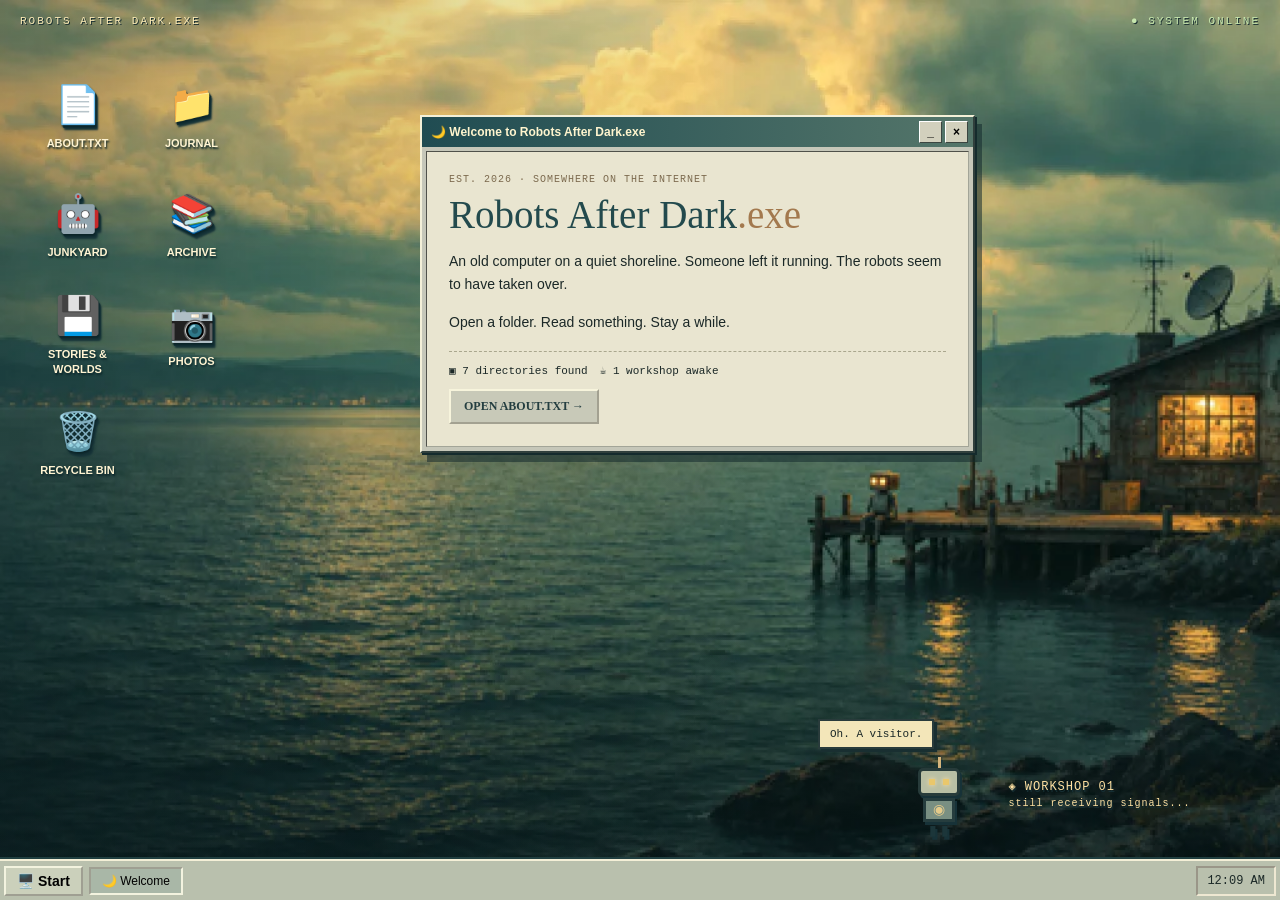
==== index.html @ c1e3afe8 "Add files via upload" ====
<!doctype html><html lang="en"><head><meta charset="utf-8"><meta name="viewport" content="width=device-width,initial-scale=1"><meta name="theme-color" content="#203c40"><title>Robots After Dark.exe</title><link rel="stylesheet" href="style.css"></head><body>
<div id="desktop"><div class="grain"></div><header class="top-note"><span>ROBOTS AFTER DARK.EXE</span><span class="blink">● SYSTEM ONLINE</span></header>
<nav id="icons" aria-label="Desktop folders">
<button class="desktop-icon" data-window="about"><span>📄</span>ABOUT.TXT</button>
<button class="desktop-icon" data-window="journal"><span>📁</span>JOURNAL</button>
<button class="desktop-icon" data-window="junkyard"><span>🤖</span>JUNKYARD</button>
<button class="desktop-icon" data-window="archive"><span>📚</span>ARCHIVE</button>
<button class="desktop-icon" data-window="stories"><span>💾</span>STORIES &amp;<br> WORLDS</button>
<button class="desktop-icon" data-window="photos"><span>📷</span>PHOTOS</button>
<button class="desktop-icon" data-window="recycle"><span>🗑️</span>RECYCLE BIN</button>
</nav>
<div class="workshop-label">◈ WORKSHOP 01 <small>still receiving signals...</small></div>
<div class="robot" id="robot" role="img" aria-label="A small robot living on the desktop"><div class="antenna"></div><div class="head"><i></i><i></i></div><div class="robot-body">◉</div><div class="feet">▮ ▮</div></div>
<div class="speech" id="speech">Oh. A visitor.</div>
<main id="windows" aria-live="polite">
<section class="window active" id="window-welcome" data-title="WELCOME" style="--x:0px;--y:0px"><div class="titlebar"><span>🌙 Welcome to Robots After Dark.exe</span><div><button class="minimize" aria-label="Minimize window">_</button><button class="close" aria-label="Close window">×</button></div></div><div class="window-body welcome"><div class="stamp">EST. 2026 · SOMEWHERE ON THE INTERNET</div><h1>Robots After Dark<span class="extension">.exe</span></h1><p>An old computer on a quiet shoreline. Someone left it running. The robots seem to have taken over.</p><p>Open a folder. Read something. Stay a while.</p><div class="statusline"><span>▣ 7 directories found</span><span>☕ 1 workshop awake</span></div><button class="classic" data-window="about">OPEN ABOUT.TXT →</button></div></section>
</main>
<footer class="taskbar"><button id="start" aria-expanded="false">🖥️ <b>Start</b></button><div id="startmenu" hidden><div class="menu-head">ROBOTS<br>AFTER DARK</div><div id="menuitems"></div><div class="menu-foot">☾ Have a nice night.</div></div><div class="task-items" id="tasks"><button data-window="welcome" class="task active">🌙 Welcome</button></div><div class="clock" id="clock">--:--</div></footer>
</div><script src="script.js"></script></body></html>
---- style.css ----
:root{font-family:Tahoma,Verdana,sans-serif;color:#1b2827}*{box-sizing:border-box}body{margin:0}button{font:inherit;cursor:pointer}button:focus-visible{outline:2px dashed #ffe5a1;outline-offset:3px}#desktop{position:relative;min-height:100vh;overflow:hidden;background:#183c43 url('assets/shoreline.webp') center center/cover no-repeat}.grain{position:absolute;inset:0;pointer-events:none;background:linear-gradient(90deg,rgba(10,31,35,.25),transparent 60%),linear-gradient(0deg,rgba(6,21,25,.5),transparent 30%)}.top-note{position:relative;z-index:1;display:flex;justify-content:space-between;padding:15px 20px;color:#f9e9b6;font:11px 'Courier New',monospace;letter-spacing:2px;text-shadow:1px 1px #182d30}.blink{color:#c7e7ae;animation:blink 3s step-end infinite}@keyframes blink{50%{opacity:.5}}#icons{position:relative;z-index:2;display:grid;grid-template-columns:repeat(2,105px);grid-auto-rows:102px;gap:7px 9px;margin:23px 0 100px 25px;width:max-content}.desktop-icon{display:flex;flex-direction:column;align-items:center;justify-content:center;gap:7px;border:1px solid transparent;background:transparent;color:#fff4d2;font-size:11px;font-weight:bold;line-height:1.3;text-shadow:1px 2px 2px #0b2529;text-align:center;padding:5px}.desktop-icon span{font-size:37px;filter:drop-shadow(2px 3px 0 #163338)}.desktop-icon:hover,.desktop-icon:focus-visible{background:rgba(238,221,161,.18);border:1px dotted #f6e8bc}.workshop-label{position:absolute;right:7%;bottom:91px;color:#ffe2a3;text-shadow:1px 2px #162f34;font:12px 'Courier New',monospace;letter-spacing:1px}.workshop-label small{display:block;font-size:10px;margin-top:4px}.robot{position:absolute;right:25%;bottom:62px;width:42px;text-align:center;z-index:2;filter:drop-shadow(2px 3px 0 #173238);animation:bob 3s ease-in-out infinite}.antenna{width:3px;height:11px;background:#d5b47b;margin:auto}.head{height:28px;background:#b9bfa4;border:3px solid #273b3a;border-radius:5px;display:flex;align-items:center;justify-content:space-evenly}.head i{width:6px;height:6px;background:#e9c76b;box-shadow:0 0 5px #ffe1a3}.robot-body{margin:2px auto 0;background:#798f82;border:3px solid #263d3e;width:32px;height:24px;color:#e4ca8a;font-size:14px}.feet{color:#1c363a;font-size:14px}@keyframes bob{50%{transform:translateY(-5px)}}.speech{position:absolute;right:27%;bottom:151px;background:#f3e6b9;border:2px solid #293b3b;padding:7px 10px;font:11px 'Courier New',monospace;z-index:3;box-shadow:3px 3px #192f31}.window{position:absolute;top:115px;left:min(36%,420px);width:min(555px,calc(100vw - 26px));background:#c6c7b9;border:2px solid #f4f0d8;border-right-color:#303f3c;border-bottom-color:#303f3c;box-shadow:2px 2px 0 #152b2d,7px 9px 0 #11292b88;z-index:5;display:none;transform:translate(var(--x,0px),var(--y,0px))}.window.active{display:block}.window.front{z-index:12}.titlebar{display:flex;align-items:center;justify-content:space-between;background:linear-gradient(90deg,#204c52,#55766a);color:#fff5ce;padding:4px 5px 4px 9px;font-weight:bold;font-size:12px;cursor:grab;touch-action:none}.titlebar>div{display:flex;gap:3px}.titlebar button{width:23px;height:22px;background:#d2d0bd;border:1px solid #fff;border-right-color:#3b4540;border-bottom-color:#3b4540;font-weight:bold}.window-body{padding:22px;max-height:65vh;overflow:auto;background:#e9e5d0;margin:4px;border:1px inset #a3a598;font-size:14px;line-height:1.65}.window-body h1{font:normal clamp(25px,4vw,39px) Georgia,serif;color:#234a4d;margin:7px 0 13px}.extension{color:#a3794e}.window-body h2{font:normal 25px Georgia,serif;color:#285359;margin:0 0 14px}.window-body p{margin:0 0 15px}.stamp{font:10px 'Courier New',monospace;letter-spacing:1px;color:#7c6a4e}.statusline{display:flex;flex-wrap:wrap;gap:12px;border-top:1px dashed #aaa78e;padding:12px 0;margin-top:17px;font:11px 'Courier New',monospace}.classic{padding:8px 13px;background:#c8c9b8;border:2px outset #f7f4dc;font:bold 12px Tahoma;color:#243e40}.classic:active{border-style:inset}.entry{padding:13px 0;border-bottom:1px dashed #b6ad91}.entry h3{margin:0 0 5px;font-size:16px;color:#23494c}.entry time{font:11px 'Courier New',monospace;color:#756d5b}.empty{padding:20px;background:#dedcc6;border:1px dashed #9b9b88}.taskbar{position:fixed;bottom:0;left:0;right:0;height:41px;background:#b9c0ad;border-top:2px solid #f4efd7;z-index:30;display:flex;align-items:center;padding:4px;gap:6px;box-shadow:0 -2px 0 #203f40}.taskbar button{background:#cbd0bb;border:2px outset #f3f3df;padding:5px 11px;white-space:nowrap;font-size:12px}.taskbar #start{font-size:14px}.task-items{display:flex;min-width:0;overflow:auto;gap:4px;flex:1}.task.active{border-style:inset;background:#a9b7a7}.clock{border:2px inset #eee8d2;padding:6px 9px;font:12px 'Courier New',monospace;white-space:nowrap}#startmenu{position:absolute;bottom:40px;left:3px;width:238px;background:#d0d0bc;border:2px outset #fff9e0;box-shadow:4px 4px #142c30;display:flex}#startmenu[hidden]{display:none}.menu-head{writing-mode:vertical-rl;transform:rotate(180deg);background:#2a5054;color:#f5e2a6;font-weight:bold;letter-spacing:2px;padding:12px 7px;font-size:12px}#menuitems{display:flex;flex-direction:column;flex:1}#menuitems button{border:0;background:transparent;text-align:left;padding:10px}.menu-foot{display:none}#menuitems button:hover{background:#37626a;color:white}@media(max-width:760px){#desktop{min-height:100svh;background-position:62% center}.top-note{font-size:9px;letter-spacing:1px;padding:10px}#icons{grid-template-columns:repeat(2,90px);grid-auto-rows:88px;gap:1px;margin:8px 0 100px 9px}.desktop-icon{font-size:10px}.desktop-icon span{font-size:30px}.window{top:90px;left:12px;width:calc(100vw - 24px)}.window-body{padding:14px;max-height:62vh}.workshop-label{right:8px;bottom:65px;font-size:9px}.robot{right:15%;bottom:55px}.speech{right:19%;bottom:143px}.taskbar{height:44px}}
@media(prefers-reduced-motion:reduce){.robot,.blink{animation:none}}
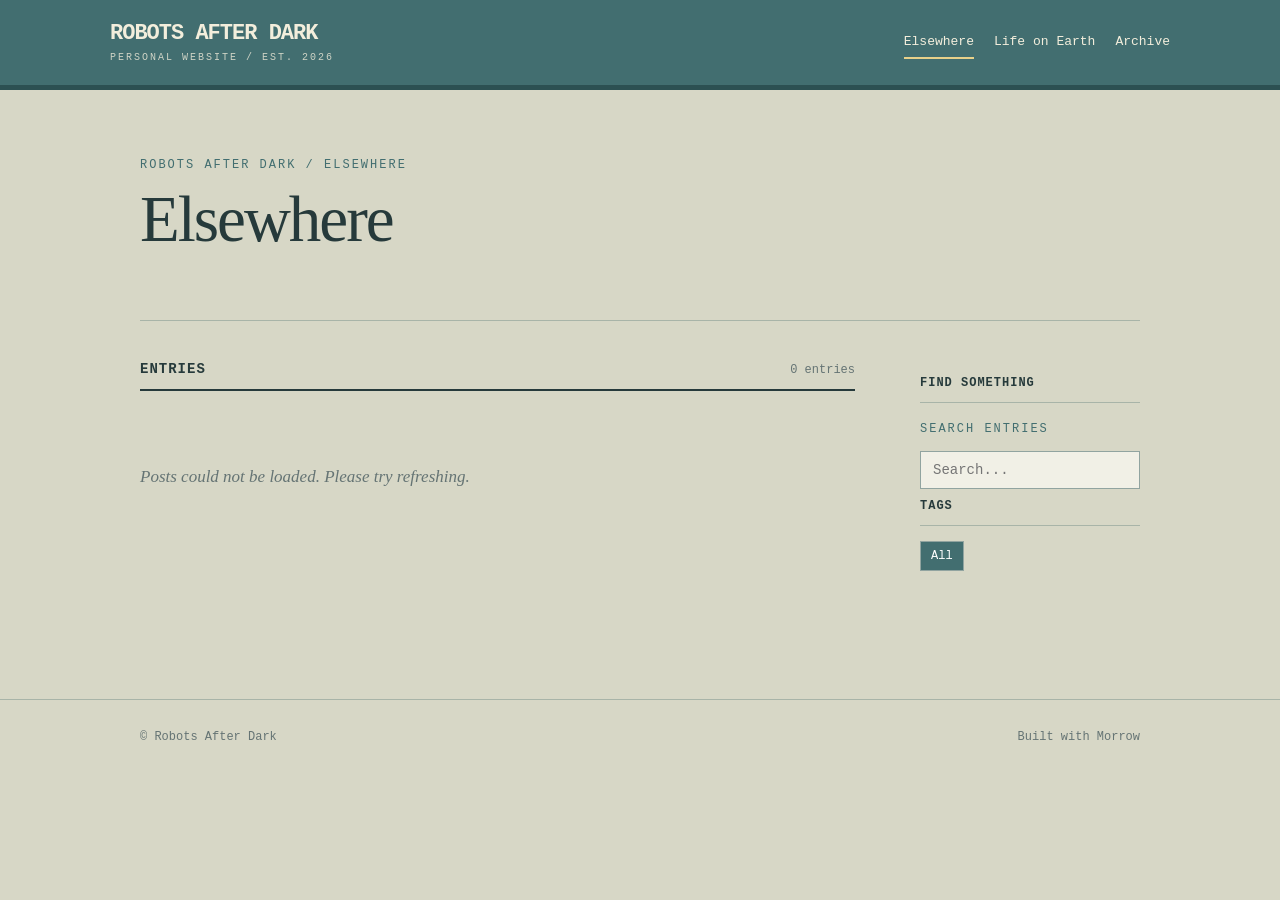
==== commit 6232dbe8: "New minimalist website New minimalist website" ====
--- a/index.html
+++ b/index.html
@@ -1,19 +1 @@
-<!doctype html><html lang="en"><head><meta charset="utf-8"><meta name="viewport" content="width=device-width,initial-scale=1"><meta name="theme-color" content="#203c40"><title>Robots After Dark.exe</title><link rel="stylesheet" href="style.css"></head><body>
-<div id="desktop"><div class="grain"></div><header class="top-note"><span>ROBOTS AFTER DARK.EXE</span><span class="blink">● SYSTEM ONLINE</span></header>
-<nav id="icons" aria-label="Desktop folders">
-<button class="desktop-icon" data-window="about"><span>📄</span>ABOUT.TXT</button>
-<button class="desktop-icon" data-window="journal"><span>📁</span>JOURNAL</button>
-<button class="desktop-icon" data-window="junkyard"><span>🤖</span>JUNKYARD</button>
-<button class="desktop-icon" data-window="archive"><span>📚</span>ARCHIVE</button>
-<button class="desktop-icon" data-window="stories"><span>💾</span>STORIES &amp;<br> WORLDS</button>
-<button class="desktop-icon" data-window="photos"><span>📷</span>PHOTOS</button>
-<button class="desktop-icon" data-window="recycle"><span>🗑️</span>RECYCLE BIN</button>
-</nav>
-<div class="workshop-label">◈ WORKSHOP 01 <small>still receiving signals...</small></div>
-<div class="robot" id="robot" role="img" aria-label="A small robot living on the desktop"><div class="antenna"></div><div class="head"><i></i><i></i></div><div class="robot-body">◉</div><div class="feet">▮ ▮</div></div>
-<div class="speech" id="speech">Oh. A visitor.</div>
-<main id="windows" aria-live="polite">
-<section class="window active" id="window-welcome" data-title="WELCOME" style="--x:0px;--y:0px"><div class="titlebar"><span>🌙 Welcome to Robots After Dark.exe</span><div><button class="minimize" aria-label="Minimize window">_</button><button class="close" aria-label="Close window">×</button></div></div><div class="window-body welcome"><div class="stamp">EST. 2026 · SOMEWHERE ON THE INTERNET</div><h1>Robots After Dark<span class="extension">.exe</span></h1><p>An old computer on a quiet shoreline. Someone left it running. The robots seem to have taken over.</p><p>Open a folder. Read something. Stay a while.</p><div class="statusline"><span>▣ 7 directories found</span><span>☕ 1 workshop awake</span></div><button class="classic" data-window="about">OPEN ABOUT.TXT →</button></div></section>
-</main>
-<footer class="taskbar"><button id="start" aria-expanded="false">🖥️ <b>Start</b></button><div id="startmenu" hidden><div class="menu-head">ROBOTS<br>AFTER DARK</div><div id="menuitems"></div><div class="menu-foot">☾ Have a nice night.</div></div><div class="task-items" id="tasks"><button data-window="welcome" class="task active">🌙 Welcome</button></div><div class="clock" id="clock">--:--</div></footer>
-</div><script src="script.js"></script></body></html>
+<!doctype html><html lang="en"><head><meta charset="utf-8"><meta name="viewport" content="width=device-width, initial-scale=1"><meta name="description" content="Robots After Dark — a personal space for writing and life."><title>Elsewhere — Robots After Dark</title><link rel="stylesheet" href="style.css?v=2"></head><body data-section="elsewhere"><header class="top"><div class="shell top-inner"><a class="brand" href="index.html">ROBOTS AFTER DARK<small>PERSONAL WEBSITE / EST. 2026</small></a><nav class="nav" aria-label="Main navigation"><a href="index.html" class="active">Elsewhere</a><a href="earth.html" class="">Life on Earth</a><a href="archive.html" class="">Archive</a></nav></div></header><main class="shell"><section class="intro"><div class="eyebrow">Robots After Dark / Elsewhere</div><h1>Elsewhere</h1></section><div class="main-layout"><section aria-label="Posts"><div class="feed-head"><h2>Entries</h2><span id="count" class="count">0 entries</span></div><div id="entries" aria-live="polite"><p class="empty">Loading...</p></div></section><aside class="side"><h2>Find something</h2><label for="search" class="eyebrow">Search entries</label><input id="search" class="search" type="search" placeholder="Search..." autocomplete="off"><h2>Tags</h2><div id="filters" class="filters"><button class="filter active" type="button" data-tag="All">All</button></div></aside></div></main><footer><div class="shell footer-inner"><span>© Robots After Dark</span><span>Built with Morrow</span></div></footer><script src="script.js?v=2" defer></script></body></html>
--- a/style.css
+++ b/style.css
@@ -1,2 +1 @@
-:root{font-family:Tahoma,Verdana,sans-serif;color:#1b2827}*{box-sizing:border-box}body{margin:0}button{font:inherit;cursor:pointer}button:focus-visible{outline:2px dashed #ffe5a1;outline-offset:3px}#desktop{position:relative;min-height:100vh;overflow:hidden;background:#183c43 url('assets/shoreline.webp') center center/cover no-repeat}.grain{position:absolute;inset:0;pointer-events:none;background:linear-gradient(90deg,rgba(10,31,35,.25),transparent 60%),linear-gradient(0deg,rgba(6,21,25,.5),transparent 30%)}.top-note{position:relative;z-index:1;display:flex;justify-content:space-between;padding:15px 20px;color:#f9e9b6;font:11px 'Courier New',monospace;letter-spacing:2px;text-shadow:1px 1px #182d30}.blink{color:#c7e7ae;animation:blink 3s step-end infinite}@keyframes blink{50%{opacity:.5}}#icons{position:relative;z-index:2;display:grid;grid-template-columns:repeat(2,105px);grid-auto-rows:102px;gap:7px 9px;margin:23px 0 100px 25px;width:max-content}.desktop-icon{display:flex;flex-direction:column;align-items:center;justify-content:center;gap:7px;border:1px solid transparent;background:transparent;color:#fff4d2;font-size:11px;font-weight:bold;line-height:1.3;text-shadow:1px 2px 2px #0b2529;text-align:center;padding:5px}.desktop-icon span{font-size:37px;filter:drop-shadow(2px 3px 0 #163338)}.desktop-icon:hover,.desktop-icon:focus-visible{background:rgba(238,221,161,.18);border:1px dotted #f6e8bc}.workshop-label{position:absolute;right:7%;bottom:91px;color:#ffe2a3;text-shadow:1px 2px #162f34;font:12px 'Courier New',monospace;letter-spacing:1px}.workshop-label small{display:block;font-size:10px;margin-top:4px}.robot{position:absolute;right:25%;bottom:62px;width:42px;text-align:center;z-index:2;filter:drop-shadow(2px 3px 0 #173238);animation:bob 3s ease-in-out infinite}.antenna{width:3px;height:11px;background:#d5b47b;margin:auto}.head{height:28px;background:#b9bfa4;border:3px solid #273b3a;border-radius:5px;display:flex;align-items:center;justify-content:space-evenly}.head i{width:6px;height:6px;background:#e9c76b;box-shadow:0 0 5px #ffe1a3}.robot-body{margin:2px auto 0;background:#798f82;border:3px solid #263d3e;width:32px;height:24px;color:#e4ca8a;font-size:14px}.feet{color:#1c363a;font-size:14px}@keyframes bob{50%{transform:translateY(-5px)}}.speech{position:absolute;right:27%;bottom:151px;background:#f3e6b9;border:2px solid #293b3b;padding:7px 10px;font:11px 'Courier New',monospace;z-index:3;box-shadow:3px 3px #192f31}.window{position:absolute;top:115px;left:min(36%,420px);width:min(555px,calc(100vw - 26px));background:#c6c7b9;border:2px solid #f4f0d8;border-right-color:#303f3c;border-bottom-color:#303f3c;box-shadow:2px 2px 0 #152b2d,7px 9px 0 #11292b88;z-index:5;display:none;transform:translate(var(--x,0px),var(--y,0px))}.window.active{display:block}.window.front{z-index:12}.titlebar{display:flex;align-items:center;justify-content:space-between;background:linear-gradient(90deg,#204c52,#55766a);color:#fff5ce;padding:4px 5px 4px 9px;font-weight:bold;font-size:12px;cursor:grab;touch-action:none}.titlebar>div{display:flex;gap:3px}.titlebar button{width:23px;height:22px;background:#d2d0bd;border:1px solid #fff;border-right-color:#3b4540;border-bottom-color:#3b4540;font-weight:bold}.window-body{padding:22px;max-height:65vh;overflow:auto;background:#e9e5d0;margin:4px;border:1px inset #a3a598;font-size:14px;line-height:1.65}.window-body h1{font:normal clamp(25px,4vw,39px) Georgia,serif;color:#234a4d;margin:7px 0 13px}.extension{color:#a3794e}.window-body h2{font:normal 25px Georgia,serif;color:#285359;margin:0 0 14px}.window-body p{margin:0 0 15px}.stamp{font:10px 'Courier New',monospace;letter-spacing:1px;color:#7c6a4e}.statusline{display:flex;flex-wrap:wrap;gap:12px;border-top:1px dashed #aaa78e;padding:12px 0;margin-top:17px;font:11px 'Courier New',monospace}.classic{padding:8px 13px;background:#c8c9b8;border:2px outset #f7f4dc;font:bold 12px Tahoma;color:#243e40}.classic:active{border-style:inset}.entry{padding:13px 0;border-bottom:1px dashed #b6ad91}.entry h3{margin:0 0 5px;font-size:16px;color:#23494c}.entry time{font:11px 'Courier New',monospace;color:#756d5b}.empty{padding:20px;background:#dedcc6;border:1px dashed #9b9b88}.taskbar{position:fixed;bottom:0;left:0;right:0;height:41px;background:#b9c0ad;border-top:2px solid #f4efd7;z-index:30;display:flex;align-items:center;padding:4px;gap:6px;box-shadow:0 -2px 0 #203f40}.taskbar button{background:#cbd0bb;border:2px outset #f3f3df;padding:5px 11px;white-space:nowrap;font-size:12px}.taskbar #start{font-size:14px}.task-items{display:flex;min-width:0;overflow:auto;gap:4px;flex:1}.task.active{border-style:inset;background:#a9b7a7}.clock{border:2px inset #eee8d2;padding:6px 9px;font:12px 'Courier New',monospace;white-space:nowrap}#startmenu{position:absolute;bottom:40px;left:3px;width:238px;background:#d0d0bc;border:2px outset #fff9e0;box-shadow:4px 4px #142c30;display:flex}#startmenu[hidden]{display:none}.menu-head{writing-mode:vertical-rl;transform:rotate(180deg);background:#2a5054;color:#f5e2a6;font-weight:bold;letter-spacing:2px;padding:12px 7px;font-size:12px}#menuitems{display:flex;flex-direction:column;flex:1}#menuitems button{border:0;background:transparent;text-align:left;padding:10px}.menu-foot{display:none}#menuitems button:hover{background:#37626a;color:white}@media(max-width:760px){#desktop{min-height:100svh;background-position:62% center}.top-note{font-size:9px;letter-spacing:1px;padding:10px}#icons{grid-template-columns:repeat(2,90px);grid-auto-rows:88px;gap:1px;margin:8px 0 100px 9px}.desktop-icon{font-size:10px}.desktop-icon span{font-size:30px}.window{top:90px;left:12px;width:calc(100vw - 24px)}.window-body{padding:14px;max-height:62vh}.workshop-label{right:8px;bottom:65px;font-size:9px}.robot{right:15%;bottom:55px}.speech{right:19%;bottom:143px}.taskbar{height:44px}}
-@media(prefers-reduced-motion:reduce){.robot,.blink{animation:none}}
+:root{--bg:#d7d7c6;--paper:#eeeadd;--ink:#263a3b;--muted:#657474;--teal:#426e70;--line:#a8b4a8;--gold:#a1844d}*{box-sizing:border-box}html{scroll-behavior:smooth}body{margin:0;background:var(--bg);color:var(--ink);font:17px/1.7 Georgia,'Times New Roman',serif}a{color:inherit}button,input{font:inherit}button{cursor:pointer}.shell{max-width:1060px;margin:auto;padding:0 30px}.top{background:var(--teal);color:#f3eedc;border-bottom:5px solid #2c5052}.top-inner{display:flex;align-items:center;justify-content:space-between;gap:20px;padding:22px 0}.brand{font:700 22px/1.1 'Courier New',monospace;text-decoration:none;letter-spacing:-1px}.brand small{display:block;font-size:10px;letter-spacing:2px;font-weight:400;opacity:.8;margin-top:6px}.nav{display:flex;gap:20px;flex-wrap:wrap}.nav a{font:13px 'Courier New',monospace;text-decoration:none;padding:8px 0;border-bottom:2px solid transparent}.nav a.active,.nav a:hover{border-color:#e8d18a}.intro{padding:68px 0 44px;border-bottom:1px solid var(--line)}.eyebrow{font:12px 'Courier New',monospace;letter-spacing:2px;text-transform:uppercase;color:var(--teal)}h1{font-weight:normal;font-size:clamp(38px,6vw,65px);line-height:1.1;margin:12px 0 20px;letter-spacing:-2px}.intro p{max-width:580px;color:#4e6160;margin:0}.main-layout{display:grid;grid-template-columns:minmax(0,1fr) 220px;gap:65px;padding-top:40px;padding-bottom:100px}.feed-head{display:flex;justify-content:space-between;align-items:baseline;border-bottom:2px solid var(--ink);padding-bottom:12px;gap:15px}.feed-head h2{font:700 14px 'Courier New',monospace;letter-spacing:1px;text-transform:uppercase;margin:0}.count{font:12px 'Courier New',monospace;color:var(--muted)}.entry{padding:40px 0 45px;border-bottom:1px solid var(--line)}.entry time{font:12px 'Courier New',monospace;color:var(--muted)}.entry h3{font-size:clamp(26px,3.5vw,37px);font-weight:normal;line-height:1.2;letter-spacing:-.7px;margin:12px 0 18px}.entry .body{white-space:pre-wrap;overflow-wrap:anywhere}.entry img{max-width:100%;max-height:540px;object-fit:contain;display:block;margin:22px 0;border:1px solid var(--line)}.tags{display:flex;flex-wrap:wrap;gap:7px;margin-top:24px}.tag{font:11px 'Courier New',monospace;border:1px solid #91a4a0;color:#426e70;background:transparent;padding:5px 8px}.tag:hover,.tag.selected{background:var(--teal);color:white}.side{padding-top:5px}.side h2{font:700 12px 'Courier New',monospace;text-transform:uppercase;letter-spacing:1px;border-bottom:1px solid var(--line);padding-bottom:12px}.side p{font-size:14px;color:#566867}.filters{display:flex;gap:8px;flex-wrap:wrap;margin:15px 0 28px}.filter{font:12px 'Courier New',monospace;background:transparent;border:1px solid #91a4a0;padding:7px 10px;color:var(--ink)}.filter.active,.filter:hover{background:var(--teal);color:white}.search{width:100%;padding:10px 12px;border:1px solid #91a4a0;background:#f1f0e6;color:var(--ink);font:14px 'Courier New',monospace;margin-top:10px}.empty{padding:55px 0;font-style:italic;color:#657474}.archive-list{padding:0;margin:0;list-style:none}.archive-list li{display:flex;gap:20px;align-items:baseline;border-bottom:1px solid var(--line);padding:18px 0}.archive-list time{font:12px 'Courier New',monospace;color:var(--muted);min-width:90px}.archive-list a{text-decoration:none;font-size:21px}.archive-list a:hover{text-decoration:underline}.archive-list small{display:block;font:11px 'Courier New',monospace;color:var(--muted)}footer{border-top:1px solid var(--line);padding:30px 0 50px;color:#657474;font:12px 'Courier New',monospace}.footer-inner{display:flex;justify-content:space-between;gap:15px;flex-wrap:wrap}@media(max-width:700px){.shell{padding:0 20px}.top-inner{display:block}.nav{margin-top:20px;gap:16px}.intro{padding:46px 0 32px}.main-layout{display:block;padding-top:26px}.side{margin-top:55px}.archive-list li{display:block}.archive-list time{display:block;margin-bottom:4px}}
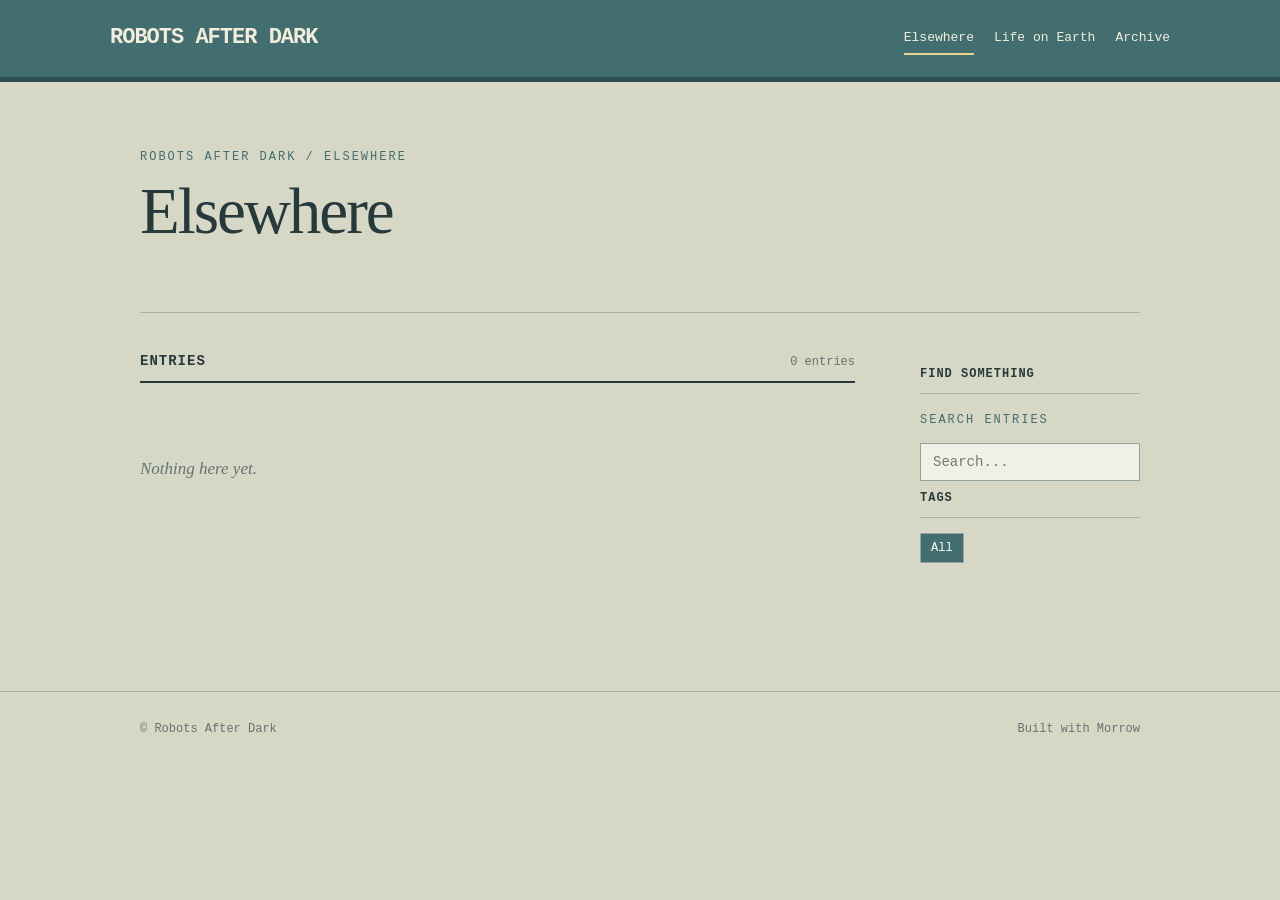
==== commit 2b0df92a: "remmove PERSONAL WEBSITE / EST. 2026" ====
--- a/index.html
+++ b/index.html
@@ -1 +1 @@
-<!doctype html><html lang="en"><head><meta charset="utf-8"><meta name="viewport" content="width=device-width, initial-scale=1"><meta name="description" content="Robots After Dark — a personal space for writing and life."><title>Elsewhere — Robots After Dark</title><link rel="stylesheet" href="style.css?v=2"></head><body data-section="elsewhere"><header class="top"><div class="shell top-inner"><a class="brand" href="index.html">ROBOTS AFTER DARK<small>PERSONAL WEBSITE / EST. 2026</small></a><nav class="nav" aria-label="Main navigation"><a href="index.html" class="active">Elsewhere</a><a href="earth.html" class="">Life on Earth</a><a href="archive.html" class="">Archive</a></nav></div></header><main class="shell"><section class="intro"><div class="eyebrow">Robots After Dark / Elsewhere</div><h1>Elsewhere</h1></section><div class="main-layout"><section aria-label="Posts"><div class="feed-head"><h2>Entries</h2><span id="count" class="count">0 entries</span></div><div id="entries" aria-live="polite"><p class="empty">Loading...</p></div></section><aside class="side"><h2>Find something</h2><label for="search" class="eyebrow">Search entries</label><input id="search" class="search" type="search" placeholder="Search..." autocomplete="off"><h2>Tags</h2><div id="filters" class="filters"><button class="filter active" type="button" data-tag="All">All</button></div></aside></div></main><footer><div class="shell footer-inner"><span>© Robots After Dark</span><span>Built with Morrow</span></div></footer><script src="script.js?v=2" defer></script></body></html>+<!doctype html><html lang="en"><head><meta charset="utf-8"><meta name="viewport" content="width=device-width, initial-scale=1"><meta name="description" content="Robots After Dark — a personal space for writing and life."><title>Elsewhere — Robots After Dark</title><link rel="stylesheet" href="style.css?v=2"></head><body data-section="elsewhere"><header class="top"><div class="shell top-inner"><a class="brand" href="index.html">ROBOTS AFTER DARK</a><nav class="nav" aria-label="Main navigation"><a href="index.html" class="active">Elsewhere</a><a href="earth.html" class="">Life on Earth</a><a href="archive.html" class="">Archive</a></nav></div></header><main class="shell"><section class="intro"><div class="eyebrow">Robots After Dark / Elsewhere</div><h1>Elsewhere</h1></section><div class="main-layout"><section aria-label="Posts"><div class="feed-head"><h2>Entries</h2><span id="count" class="count">0 entries</span></div><div id="entries" aria-live="polite"><p class="empty">Loading...</p></div></section><aside class="side"><h2>Find something</h2><label for="search" class="eyebrow">Search entries</label><input id="search" class="search" type="search" placeholder="Search..." autocomplete="off"><h2>Tags</h2><div id="filters" class="filters"><button class="filter active" type="button" data-tag="All">All</button></div></aside></div></main><footer><div class="shell footer-inner"><span>© Robots After Dark</span><span>Built with Morrow</span></div></footer><script src="script.js?v=2" defer></script></body></html>
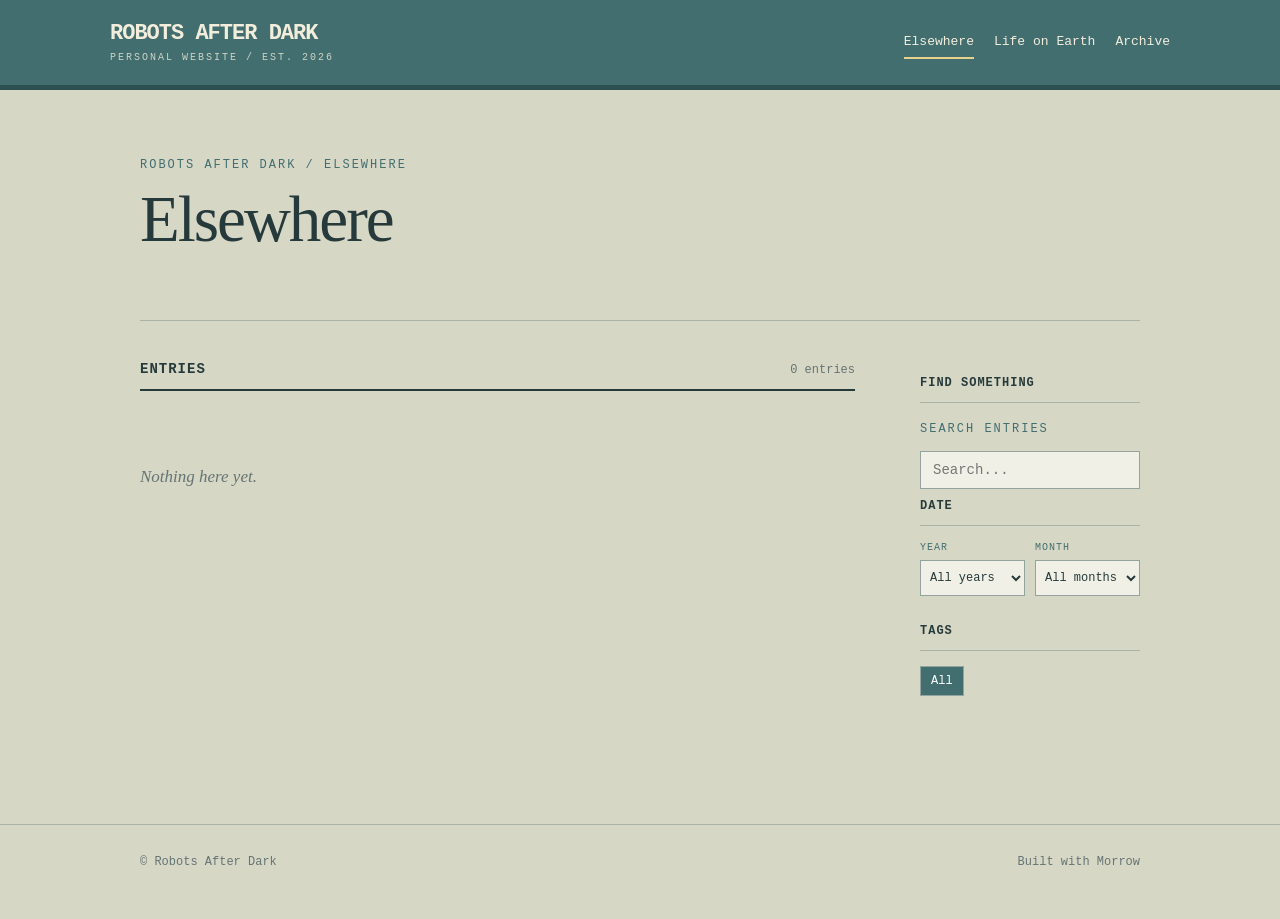
==== commit 5d529de5: "date filter update date filter update" ====
--- a/index.html
+++ b/index.html
@@ -1 +1 @@
-<!doctype html><html lang="en"><head><meta charset="utf-8"><meta name="viewport" content="width=device-width, initial-scale=1"><meta name="description" content="Robots After Dark — a personal space for writing and life."><title>Elsewhere — Robots After Dark</title><link rel="stylesheet" href="style.css?v=2"></head><body data-section="elsewhere"><header class="top"><div class="shell top-inner"><a class="brand" href="index.html">ROBOTS AFTER DARK</a><nav class="nav" aria-label="Main navigation"><a href="index.html" class="active">Elsewhere</a><a href="earth.html" class="">Life on Earth</a><a href="archive.html" class="">Archive</a></nav></div></header><main class="shell"><section class="intro"><div class="eyebrow">Robots After Dark / Elsewhere</div><h1>Elsewhere</h1></section><div class="main-layout"><section aria-label="Posts"><div class="feed-head"><h2>Entries</h2><span id="count" class="count">0 entries</span></div><div id="entries" aria-live="polite"><p class="empty">Loading...</p></div></section><aside class="side"><h2>Find something</h2><label for="search" class="eyebrow">Search entries</label><input id="search" class="search" type="search" placeholder="Search..." autocomplete="off"><h2>Tags</h2><div id="filters" class="filters"><button class="filter active" type="button" data-tag="All">All</button></div></aside></div></main><footer><div class="shell footer-inner"><span>© Robots After Dark</span><span>Built with Morrow</span></div></footer><script src="script.js?v=2" defer></script></body></html>+<!doctype html><html lang="en"><head><meta charset="utf-8"><meta name="viewport" content="width=device-width, initial-scale=1"><meta name="description" content="Robots After Dark — a personal space for writing and life."><title>Elsewhere — Robots After Dark</title><link rel="stylesheet" href="style.css?v=3"></head><body data-section="elsewhere"><header class="top"><div class="shell top-inner"><a class="brand" href="index.html">ROBOTS AFTER DARK<small>PERSONAL WEBSITE / EST. 2026</small></a><nav class="nav" aria-label="Main navigation"><a href="index.html" class="active">Elsewhere</a><a href="earth.html" class="">Life on Earth</a><a href="archive.html" class="">Archive</a></nav></div></header><main class="shell"><section class="intro"><div class="eyebrow">Robots After Dark / Elsewhere</div><h1>Elsewhere</h1></section><div class="main-layout"><section aria-label="Posts"><div class="feed-head"><h2>Entries</h2><span id="count" class="count">0 entries</span></div><div id="entries" aria-live="polite"><p class="empty">Loading...</p></div></section><aside class="side"><h2>Find something</h2><label for="search" class="eyebrow">Search entries</label><input id="search" class="search" type="search" placeholder="Search..." autocomplete="off"><h2>Date</h2><div class="date-filters"><div><label for="year-filter" class="eyebrow">Year</label><select id="year-filter" aria-label="Filter by year"><option value="All">All years</option></select></div><div><label for="month-filter" class="eyebrow">Month</label><select id="month-filter" aria-label="Filter by month"><option value="All">All months</option></select></div></div><h2>Tags</h2><div id="filters" class="filters"><button class="filter active" type="button" data-tag="All">All</button></div></aside></div></main><footer><div class="shell footer-inner"><span>© Robots After Dark</span><span>Built with Morrow</span></div></footer><script src="script.js?v=3" defer></script></body></html>
--- a/style.css
+++ b/style.css
@@ -1 +1,6 @@
 :root{--bg:#d7d7c6;--paper:#eeeadd;--ink:#263a3b;--muted:#657474;--teal:#426e70;--line:#a8b4a8;--gold:#a1844d}*{box-sizing:border-box}html{scroll-behavior:smooth}body{margin:0;background:var(--bg);color:var(--ink);font:17px/1.7 Georgia,'Times New Roman',serif}a{color:inherit}button,input{font:inherit}button{cursor:pointer}.shell{max-width:1060px;margin:auto;padding:0 30px}.top{background:var(--teal);color:#f3eedc;border-bottom:5px solid #2c5052}.top-inner{display:flex;align-items:center;justify-content:space-between;gap:20px;padding:22px 0}.brand{font:700 22px/1.1 'Courier New',monospace;text-decoration:none;letter-spacing:-1px}.brand small{display:block;font-size:10px;letter-spacing:2px;font-weight:400;opacity:.8;margin-top:6px}.nav{display:flex;gap:20px;flex-wrap:wrap}.nav a{font:13px 'Courier New',monospace;text-decoration:none;padding:8px 0;border-bottom:2px solid transparent}.nav a.active,.nav a:hover{border-color:#e8d18a}.intro{padding:68px 0 44px;border-bottom:1px solid var(--line)}.eyebrow{font:12px 'Courier New',monospace;letter-spacing:2px;text-transform:uppercase;color:var(--teal)}h1{font-weight:normal;font-size:clamp(38px,6vw,65px);line-height:1.1;margin:12px 0 20px;letter-spacing:-2px}.intro p{max-width:580px;color:#4e6160;margin:0}.main-layout{display:grid;grid-template-columns:minmax(0,1fr) 220px;gap:65px;padding-top:40px;padding-bottom:100px}.feed-head{display:flex;justify-content:space-between;align-items:baseline;border-bottom:2px solid var(--ink);padding-bottom:12px;gap:15px}.feed-head h2{font:700 14px 'Courier New',monospace;letter-spacing:1px;text-transform:uppercase;margin:0}.count{font:12px 'Courier New',monospace;color:var(--muted)}.entry{padding:40px 0 45px;border-bottom:1px solid var(--line)}.entry time{font:12px 'Courier New',monospace;color:var(--muted)}.entry h3{font-size:clamp(26px,3.5vw,37px);font-weight:normal;line-height:1.2;letter-spacing:-.7px;margin:12px 0 18px}.entry .body{white-space:pre-wrap;overflow-wrap:anywhere}.entry img{max-width:100%;max-height:540px;object-fit:contain;display:block;margin:22px 0;border:1px solid var(--line)}.tags{display:flex;flex-wrap:wrap;gap:7px;margin-top:24px}.tag{font:11px 'Courier New',monospace;border:1px solid #91a4a0;color:#426e70;background:transparent;padding:5px 8px}.tag:hover,.tag.selected{background:var(--teal);color:white}.side{padding-top:5px}.side h2{font:700 12px 'Courier New',monospace;text-transform:uppercase;letter-spacing:1px;border-bottom:1px solid var(--line);padding-bottom:12px}.side p{font-size:14px;color:#566867}.filters{display:flex;gap:8px;flex-wrap:wrap;margin:15px 0 28px}.filter{font:12px 'Courier New',monospace;background:transparent;border:1px solid #91a4a0;padding:7px 10px;color:var(--ink)}.filter.active,.filter:hover{background:var(--teal);color:white}.search{width:100%;padding:10px 12px;border:1px solid #91a4a0;background:#f1f0e6;color:var(--ink);font:14px 'Courier New',monospace;margin-top:10px}.empty{padding:55px 0;font-style:italic;color:#657474}.archive-list{padding:0;margin:0;list-style:none}.archive-list li{display:flex;gap:20px;align-items:baseline;border-bottom:1px solid var(--line);padding:18px 0}.archive-list time{font:12px 'Courier New',monospace;color:var(--muted);min-width:90px}.archive-list a{text-decoration:none;font-size:21px}.archive-list a:hover{text-decoration:underline}.archive-list small{display:block;font:11px 'Courier New',monospace;color:var(--muted)}footer{border-top:1px solid var(--line);padding:30px 0 50px;color:#657474;font:12px 'Courier New',monospace}.footer-inner{display:flex;justify-content:space-between;gap:15px;flex-wrap:wrap}@media(max-width:700px){.shell{padding:0 20px}.top-inner{display:block}.nav{margin-top:20px;gap:16px}.intro{padding:46px 0 32px}.main-layout{display:block;padding-top:26px}.side{margin-top:55px}.archive-list li{display:block}.archive-list time{display:block;margin-bottom:4px}}
+
+/* Date filters */
+.date-filters{display:grid;grid-template-columns:1fr 1fr;gap:10px;margin:16px 0 28px}
+.date-filters label{display:block;font-size:10px;letter-spacing:1px;margin-bottom:7px}
+.date-filters select{width:100%;min-width:0;padding:9px 5px;border:1px solid #91a4a0;background:#f1f0e6;color:var(--ink);font:12px 'Courier New',monospace}
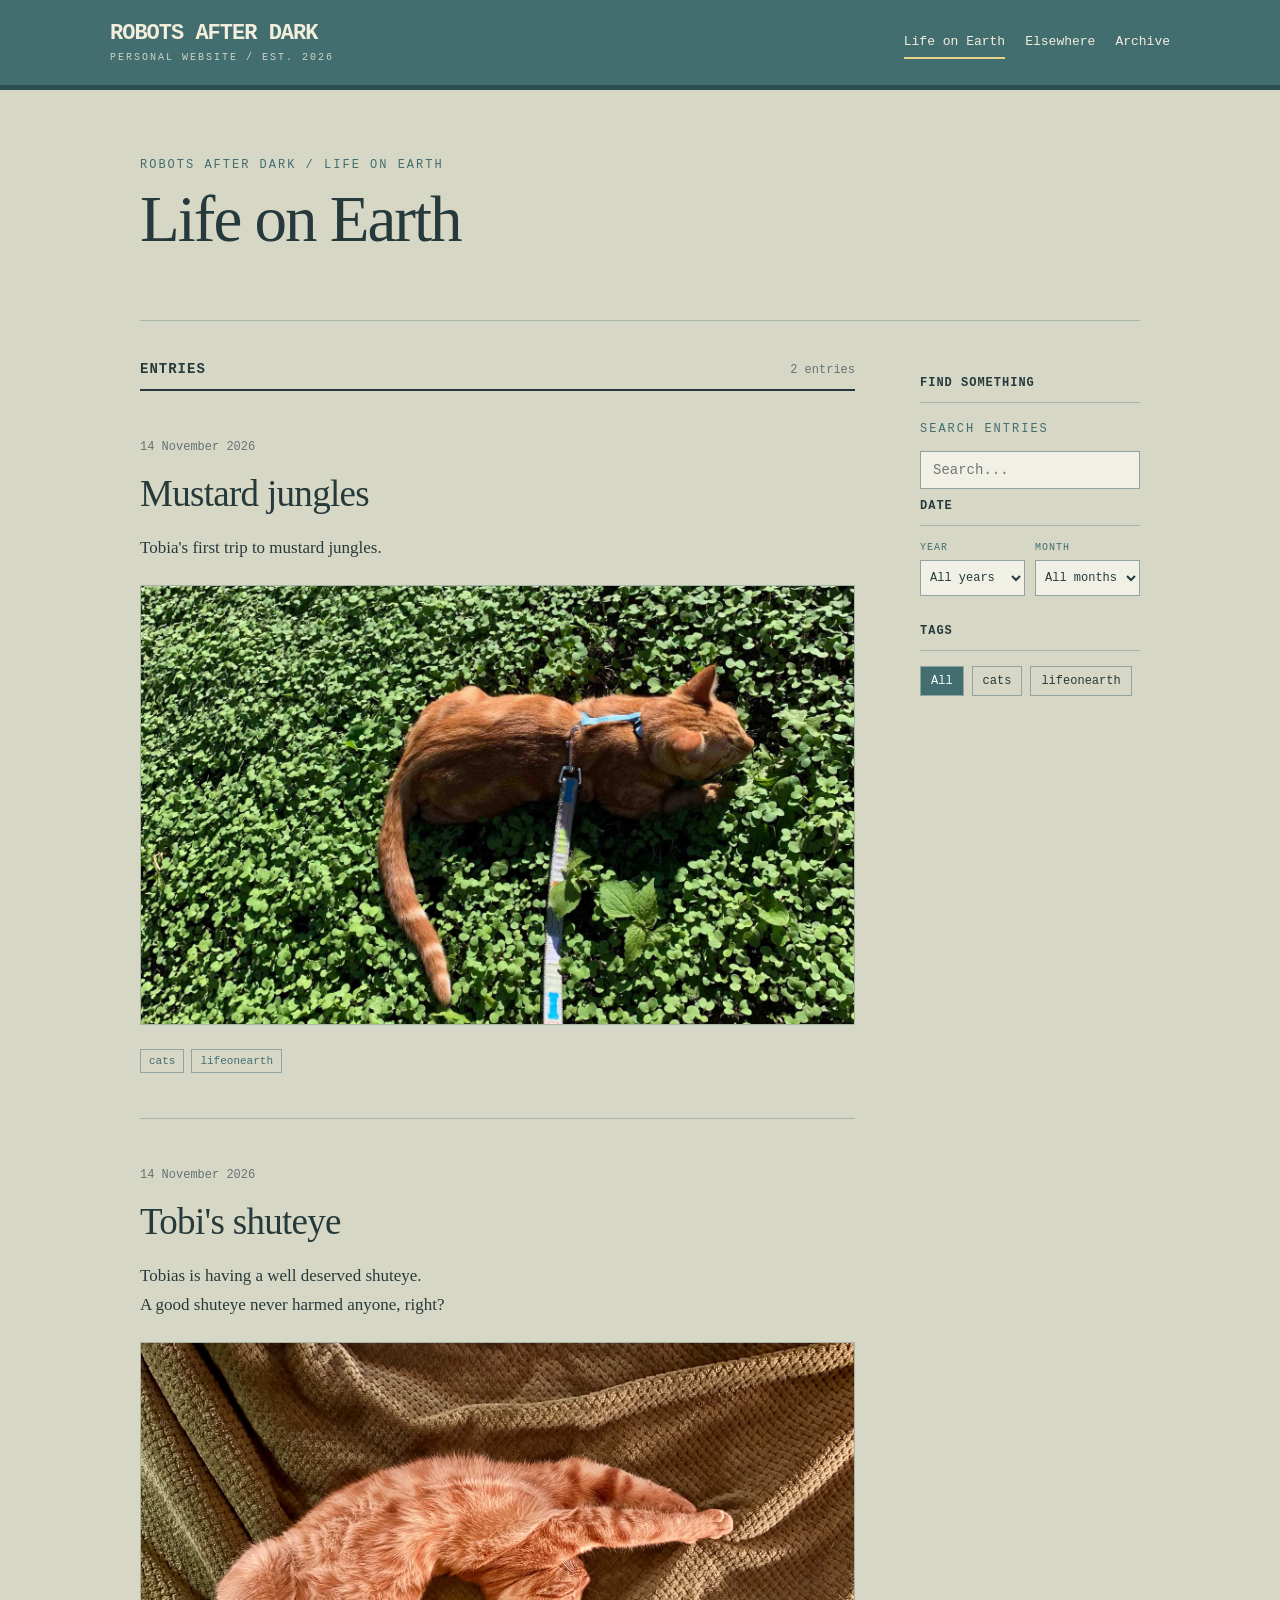
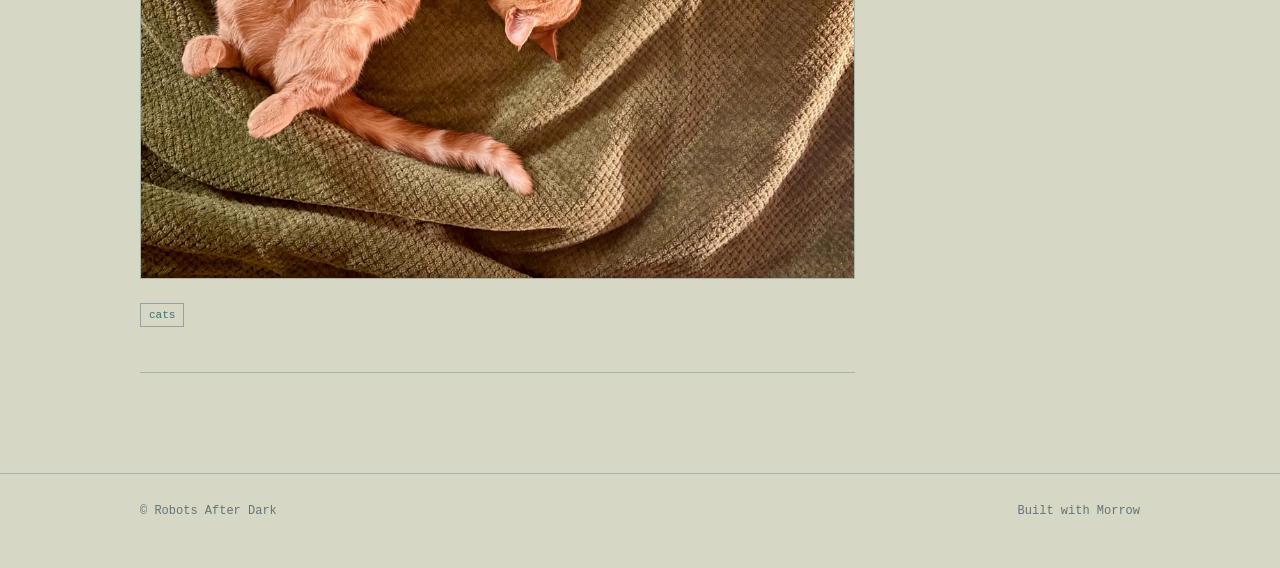
==== commit 9fffe7f4: "earth is homebase" ====
--- a/index.html
+++ b/index.html
@@ -1 +1 @@
-<!doctype html><html lang="en"><head><meta charset="utf-8"><meta name="viewport" content="width=device-width, initial-scale=1"><meta name="description" content="Robots After Dark — a personal space for writing and life."><title>Elsewhere — Robots After Dark</title><link rel="stylesheet" href="style.css?v=3"></head><body data-section="elsewhere"><header class="top"><div class="shell top-inner"><a class="brand" href="index.html">ROBOTS AFTER DARK<small>PERSONAL WEBSITE / EST. 2026</small></a><nav class="nav" aria-label="Main navigation"><a href="index.html" class="active">Elsewhere</a><a href="earth.html" class="">Life on Earth</a><a href="archive.html" class="">Archive</a></nav></div></header><main class="shell"><section class="intro"><div class="eyebrow">Robots After Dark / Elsewhere</div><h1>Elsewhere</h1></section><div class="main-layout"><section aria-label="Posts"><div class="feed-head"><h2>Entries</h2><span id="count" class="count">0 entries</span></div><div id="entries" aria-live="polite"><p class="empty">Loading...</p></div></section><aside class="side"><h2>Find something</h2><label for="search" class="eyebrow">Search entries</label><input id="search" class="search" type="search" placeholder="Search..." autocomplete="off"><h2>Date</h2><div class="date-filters"><div><label for="year-filter" class="eyebrow">Year</label><select id="year-filter" aria-label="Filter by year"><option value="All">All years</option></select></div><div><label for="month-filter" class="eyebrow">Month</label><select id="month-filter" aria-label="Filter by month"><option value="All">All months</option></select></div></div><h2>Tags</h2><div id="filters" class="filters"><button class="filter active" type="button" data-tag="All">All</button></div></aside></div></main><footer><div class="shell footer-inner"><span>© Robots After Dark</span><span>Built with Morrow</span></div></footer><script src="script.js?v=3" defer></script></body></html>+<!doctype html><html lang="en"><head><meta charset="utf-8"><meta name="viewport" content="width=device-width, initial-scale=1"><meta name="description" content="Robots After Dark — a personal space for writing and life."><title>Life on Earth — Robots After Dark</title><link rel="stylesheet" href="style.css?v=3"></head><body data-section="earth"><header class="top"><div class="shell top-inner"><a class="brand" href="index.html">ROBOTS AFTER DARK<small>PERSONAL WEBSITE / EST. 2026</small></a><nav class="nav" aria-label="Main navigation"><a href="index.html" class="active">Life on Earth</a><a href="earth.html" class="">Elsewhere</a><a href="archive.html" class="">Archive</a></nav></div></header><main class="shell"><section class="intro"><div class="eyebrow">Robots After Dark / Life on Earth</div><h1>Life on Earth</h1></section><div class="main-layout"><section aria-label="Posts"><div class="feed-head"><h2>Entries</h2><span id="count" class="count">0 entries</span></div><div id="entries" aria-live="polite"><p class="empty">Loading...</p></div></section><aside class="side"><h2>Find something</h2><label for="search" class="eyebrow">Search entries</label><input id="search" class="search" type="search" placeholder="Search..." autocomplete="off"><h2>Date</h2><div class="date-filters"><div><label for="year-filter" class="eyebrow">Year</label><select id="year-filter" aria-label="Filter by year"><option value="All">All years</option></select></div><div><label for="month-filter" class="eyebrow">Month</label><select id="month-filter" aria-label="Filter by month"><option value="All">All months</option></select></div></div><h2>Tags</h2><div id="filters" class="filters"><button class="filter active" type="button" data-tag="All">All</button></div></aside></div></main><footer><div class="shell footer-inner"><span>© Robots After Dark</span><span>Built with Morrow</span></div></footer><script src="script.js?v=3" defer></script></body></html>
